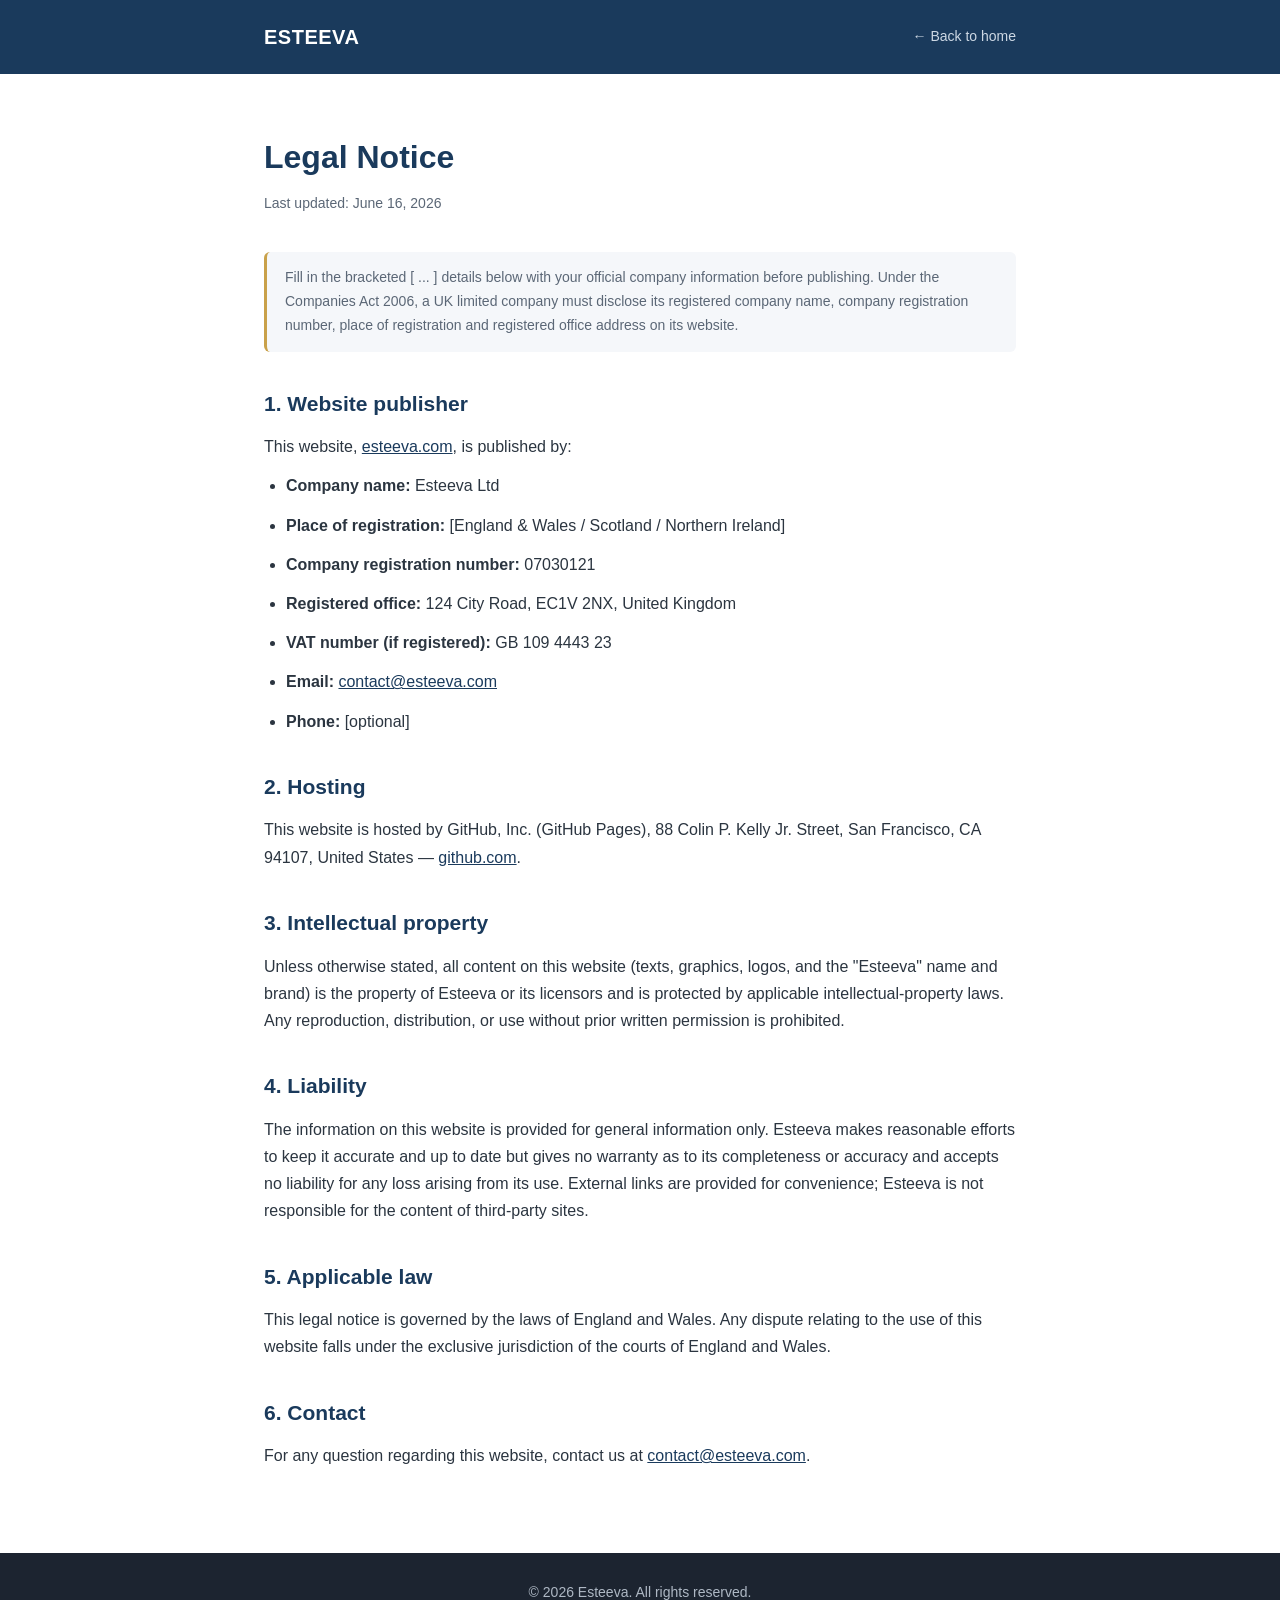
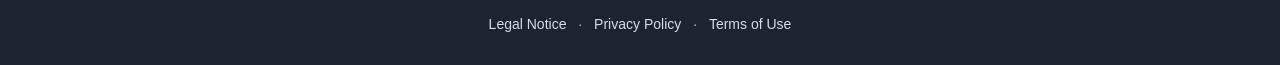
==== legal-notice.html @ 856a6832 "Initial Esteeva static site with legal pages" ====
<!DOCTYPE html>
<html lang="en">
<head>
  <meta charset="UTF-8" />
  <meta name="viewport" content="width=device-width, initial-scale=1.0" />
  <title>Legal Notice — Esteeva</title>
  <meta name="robots" content="index, follow" />
  <link rel="stylesheet" href="legal.css" />
  <link rel="icon" href="data:image/svg+xml,<svg xmlns='http://www.w3.org/2000/svg' viewBox='0 0 100 100'><text y='.9em' font-size='90'>E</text></svg>" />
</head>
<body>
  <header>
    <div class="wrap">
      <a href="index.html" class="logo">ESTEEVA</a>
      <a href="index.html" class="back">&larr; Back to home</a>
    </div>
  </header>

  <main>
    <div class="wrap">
      <h1>Legal Notice</h1>
      <p class="updated">Last updated: June 16, 2026</p>

      <div class="note">
        Fill in the bracketed [ ... ] details below with your official company
        information before publishing. Under the Companies Act 2006, a UK limited
        company must disclose its registered company name, company registration
        number, place of registration and registered office address on its website.
      </div>

      <h2>1. Website publisher</h2>
      <p>This website, <a href="https://esteeva.com">esteeva.com</a>, is published by:</p>
      <ul>
        <li><strong>Company name:</strong> Esteeva Ltd</li>
        <li><strong>Place of registration:</strong> [England &amp; Wales / Scotland / Northern Ireland]</li>
        <li><strong>Company registration number:</strong> 07030121</li>
        <li><strong>Registered office:</strong> 124 City Road, EC1V 2NX, United Kingdom</li>
        <li><strong>VAT number (if registered):</strong> GB 109 4443 23</li>
        <li><strong>Email:</strong> <a href="mailto:contact@esteeva.com">contact@esteeva.com</a></li>
        <li><strong>Phone:</strong> [optional]</li>
      </ul>

      <h2>2. Hosting</h2>
      <p>
        This website is hosted by GitHub, Inc. (GitHub Pages), 88 Colin P. Kelly Jr.
        Street, San Francisco, CA 94107, United States &mdash;
        <a href="https://github.com">github.com</a>.
      </p>

      <h2>3. Intellectual property</h2>
      <p>
        Unless otherwise stated, all content on this website (texts, graphics, logos,
        and the "Esteeva" name and brand) is the property of Esteeva or its licensors
        and is protected by applicable intellectual-property laws. Any reproduction,
        distribution, or use without prior written permission is prohibited.
      </p>

      <h2>4. Liability</h2>
      <p>
        The information on this website is provided for general information only.
        Esteeva makes reasonable efforts to keep it accurate and up to date but gives
        no warranty as to its completeness or accuracy and accepts no liability for any
        loss arising from its use. External links are provided for convenience; Esteeva
        is not responsible for the content of third-party sites.
      </p>

      <h2>5. Applicable law</h2>
      <p>
        This legal notice is governed by the laws of England and Wales. Any dispute
        relating to the use of this website falls under the exclusive jurisdiction of
        the courts of England and Wales.
      </p>

      <h2>6. Contact</h2>
      <p>
        For any question regarding this website, contact us at
        <a href="mailto:contact@esteeva.com">contact@esteeva.com</a>.
      </p>
    </div>
  </main>

  <footer>
    <div class="wrap">
      &copy; <span id="year"></span> Esteeva. All rights reserved.
      <div class="footer-links">
        <a href="legal-notice.html">Legal Notice</a> &middot;
        <a href="privacy.html">Privacy Policy</a> &middot;
        <a href="terms.html">Terms of Use</a>
      </div>
    </div>
  </footer>
  <script>document.getElementById('year').textContent = new Date().getFullYear();</script>
</body>
</html>
---- legal.css ----
/* Shared styles for Esteeva legal pages */
:root {
  --brand: #1a3a5c;
  --accent: #c9a14a;
  --ink: #1c2430;
  --muted: #5b6776;
  --bg: #ffffff;
  --max: 800px;
}
* { box-sizing: border-box; margin: 0; padding: 0; }
body {
  font-family: -apple-system, BlinkMacSystemFont, "Segoe UI", Roboto, Helvetica, Arial, sans-serif;
  color: var(--ink);
  background: var(--bg);
  line-height: 1.7;
  -webkit-font-smoothing: antialiased;
}
.wrap { max-width: var(--max); margin: 0 auto; padding: 0 24px; }

header {
  background: var(--brand);
  color: #fff;
  padding: 20px 0;
}
header .wrap { display: flex; align-items: center; justify-content: space-between; }
.logo { font-weight: 800; letter-spacing: 0.5px; font-size: 20px; color: #fff; text-decoration: none; }
header a.back { color: #cdd8e4; text-decoration: none; font-size: 14px; font-weight: 500; }
header a.back:hover { color: #fff; }

main { padding: 56px 0 72px; }
h1 { font-size: 32px; color: var(--brand); margin-bottom: 8px; }
.updated { color: var(--muted); font-size: 14px; margin-bottom: 36px; }
h2 { font-size: 21px; color: var(--brand); margin: 34px 0 12px; }
p, li { color: #2b3540; font-size: 16px; margin-bottom: 12px; }
ul { padding-left: 22px; margin-bottom: 12px; }
a { color: var(--brand); }
a:hover { color: var(--accent); }
.note {
  background: #f5f7fa; border-left: 3px solid var(--accent);
  padding: 14px 18px; border-radius: 6px; font-size: 14px; color: var(--muted);
  margin: 24px 0;
}

footer { background: var(--ink); color: #aeb8c4; text-align: center; padding: 28px 0; font-size: 14px; }
footer a { color: #d6dde5; text-decoration: none; }
footer a:hover { color: #fff; }
.footer-links { margin-top: 8px; }
.footer-links a { margin: 0 8px; }
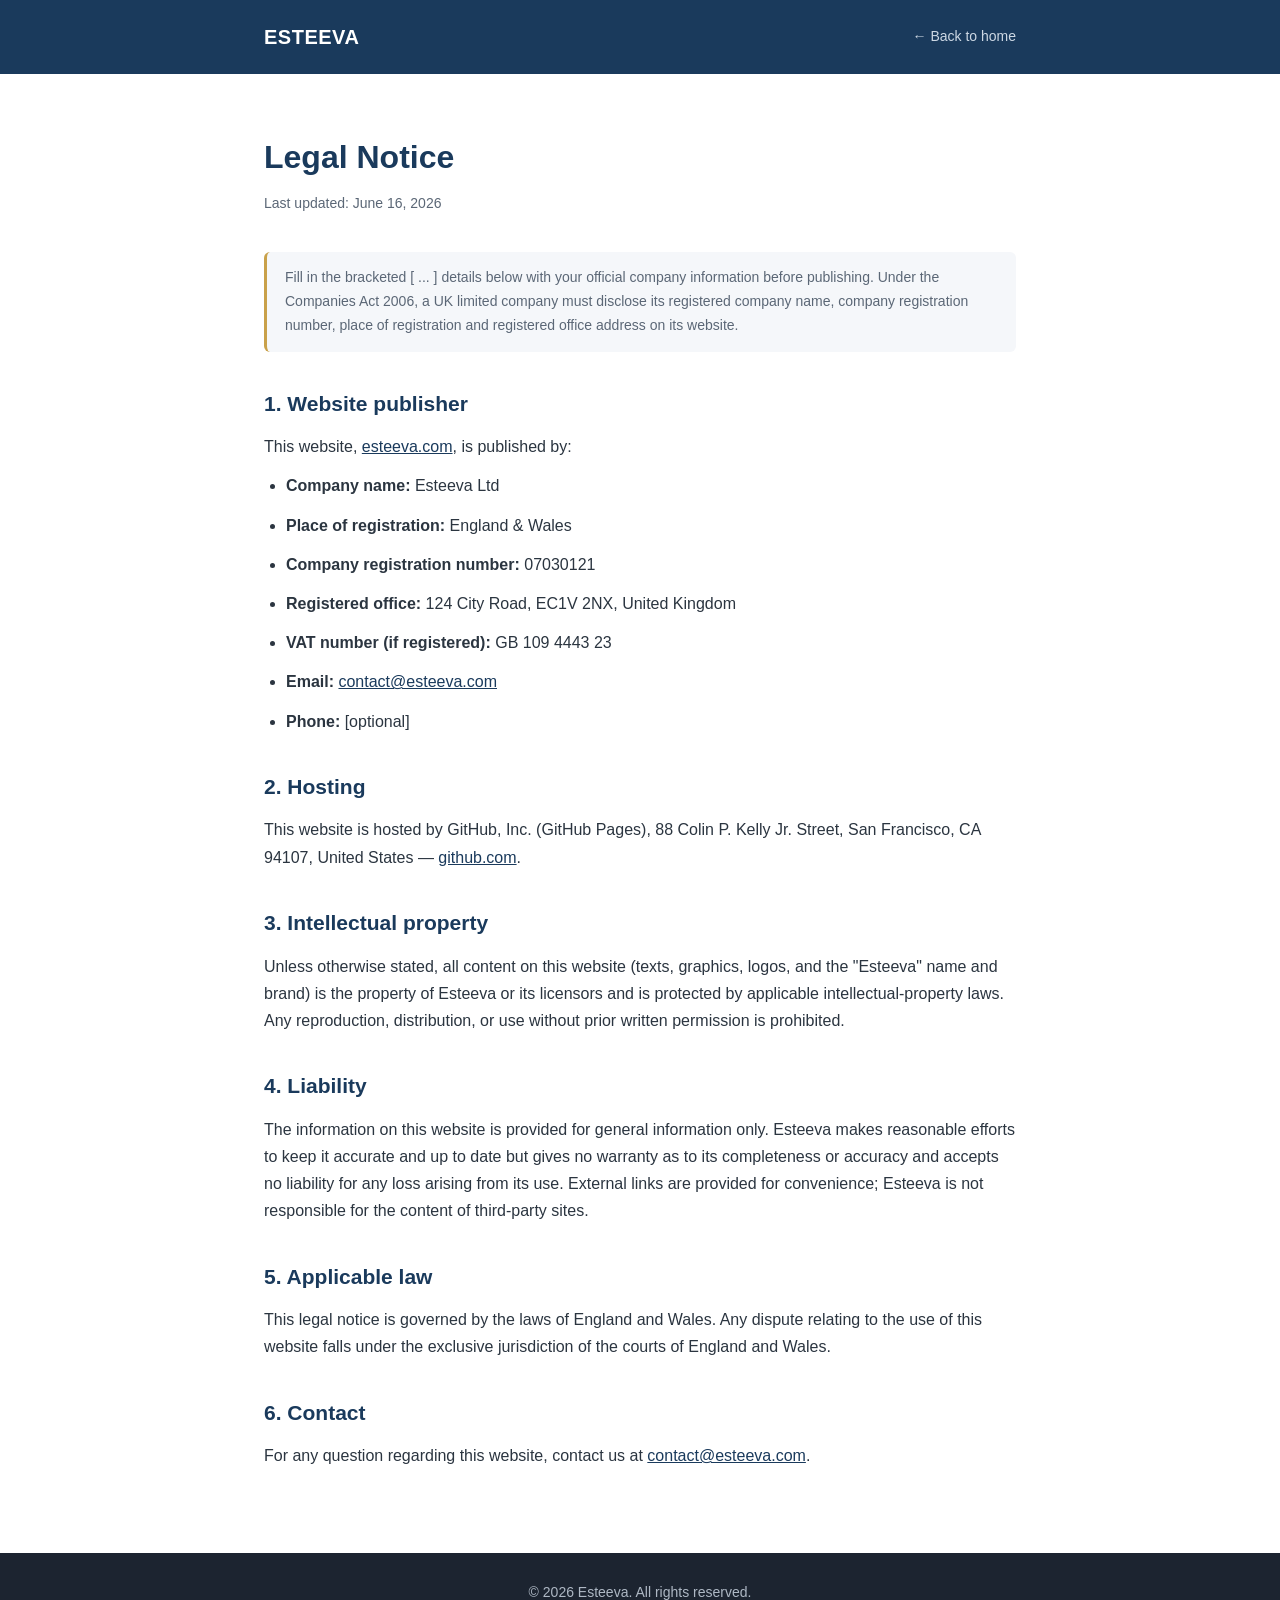
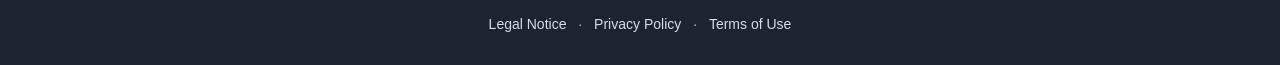
==== commit f6ea16f4: "Add contact form (Web3Forms); finalize England & Wales + date on legal pages" ====
--- a/legal-notice.html
+++ b/legal-notice.html
@@ -32,7 +32,7 @@
       <p>This website, <a href="https://esteeva.com">esteeva.com</a>, is published by:</p>
       <ul>
         <li><strong>Company name:</strong> Esteeva Ltd</li>
-        <li><strong>Place of registration:</strong> [England &amp; Wales / Scotland / Northern Ireland]</li>
+        <li><strong>Place of registration:</strong> England &amp; Wales</li>
         <li><strong>Company registration number:</strong> 07030121</li>
         <li><strong>Registered office:</strong> 124 City Road, EC1V 2NX, United Kingdom</li>
         <li><strong>VAT number (if registered):</strong> GB 109 4443 23</li>
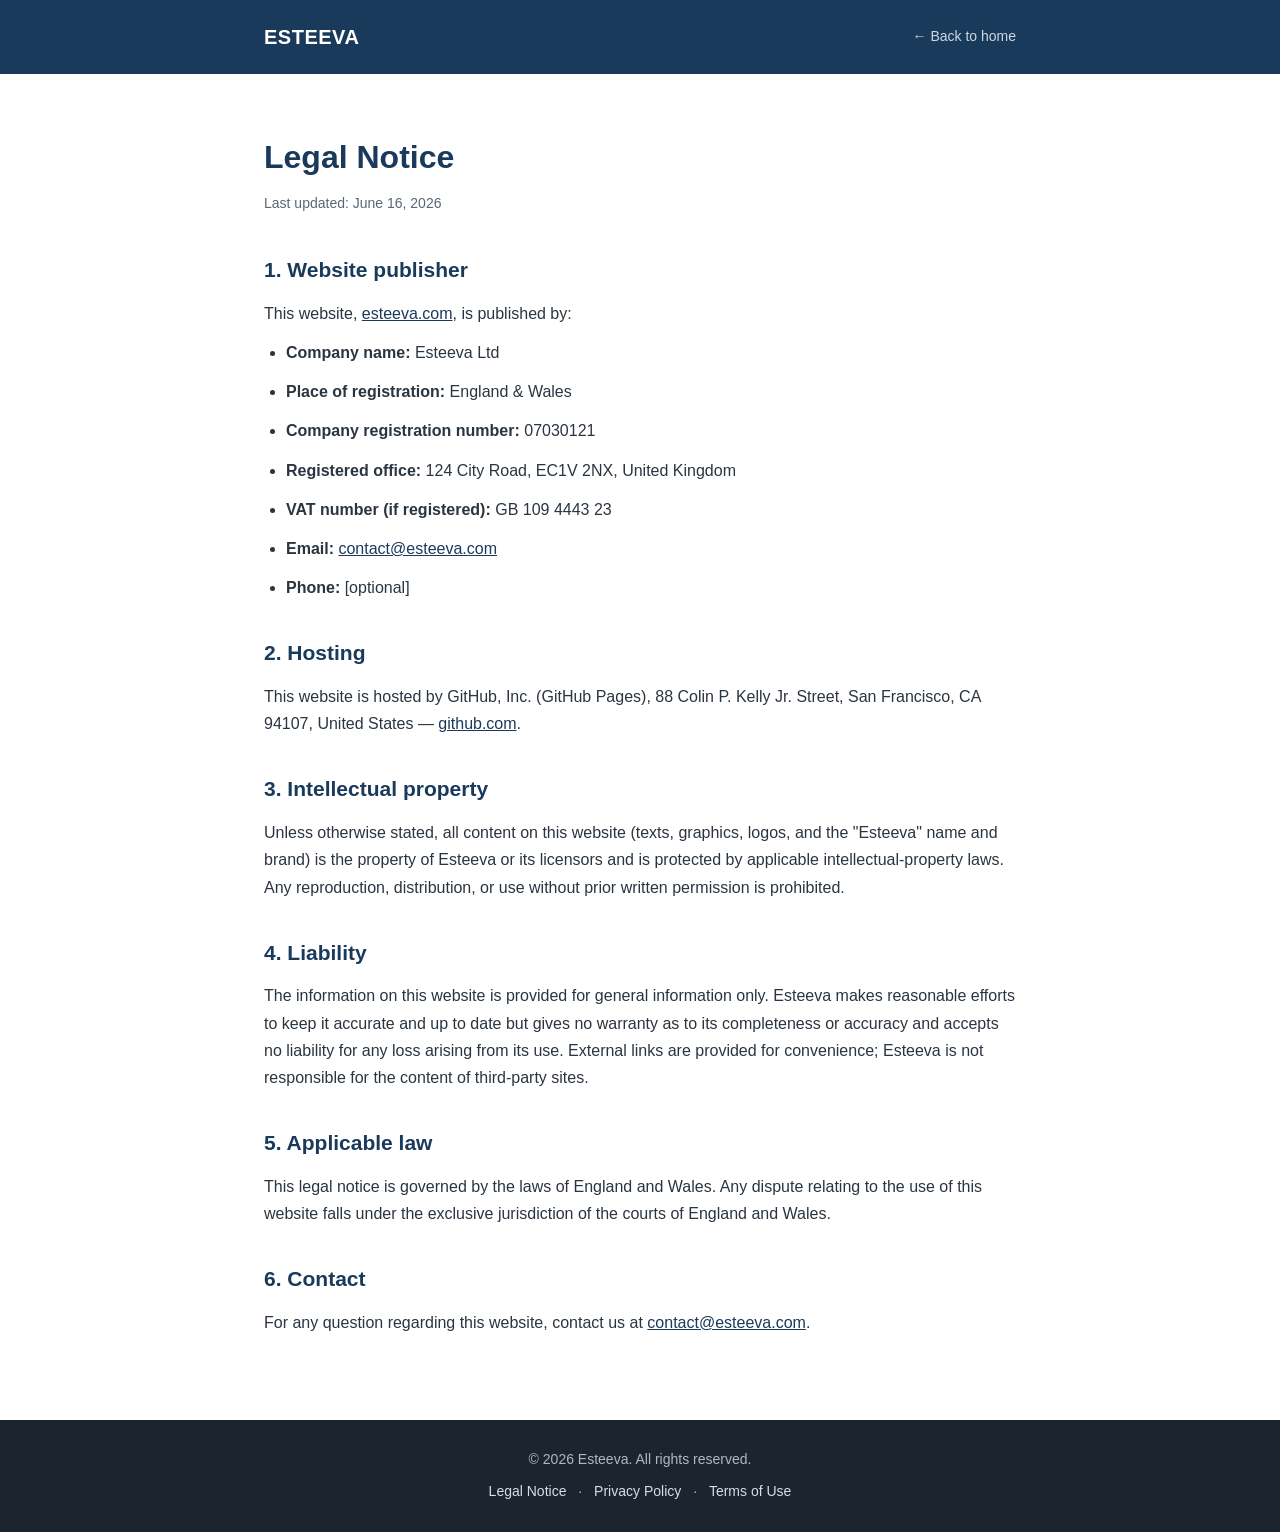
==== commit 39b51ab4: "Finalize legal pages: remove pre-publication editorial notes The legal notice, privacy policy and te" ====
--- a/legal-notice.html
+++ b/legal-notice.html
@@ -20,13 +20,6 @@
     <div class="wrap">
       <h1>Legal Notice</h1>
       <p class="updated">Last updated: June 16, 2026</p>
-
-      <div class="note">
-        Fill in the bracketed [ ... ] details below with your official company
-        information before publishing. Under the Companies Act 2006, a UK limited
-        company must disclose its registered company name, company registration
-        number, place of registration and registered office address on its website.
-      </div>
 
       <h2>1. Website publisher</h2>
       <p>This website, <a href="https://esteeva.com">esteeva.com</a>, is published by:</p>
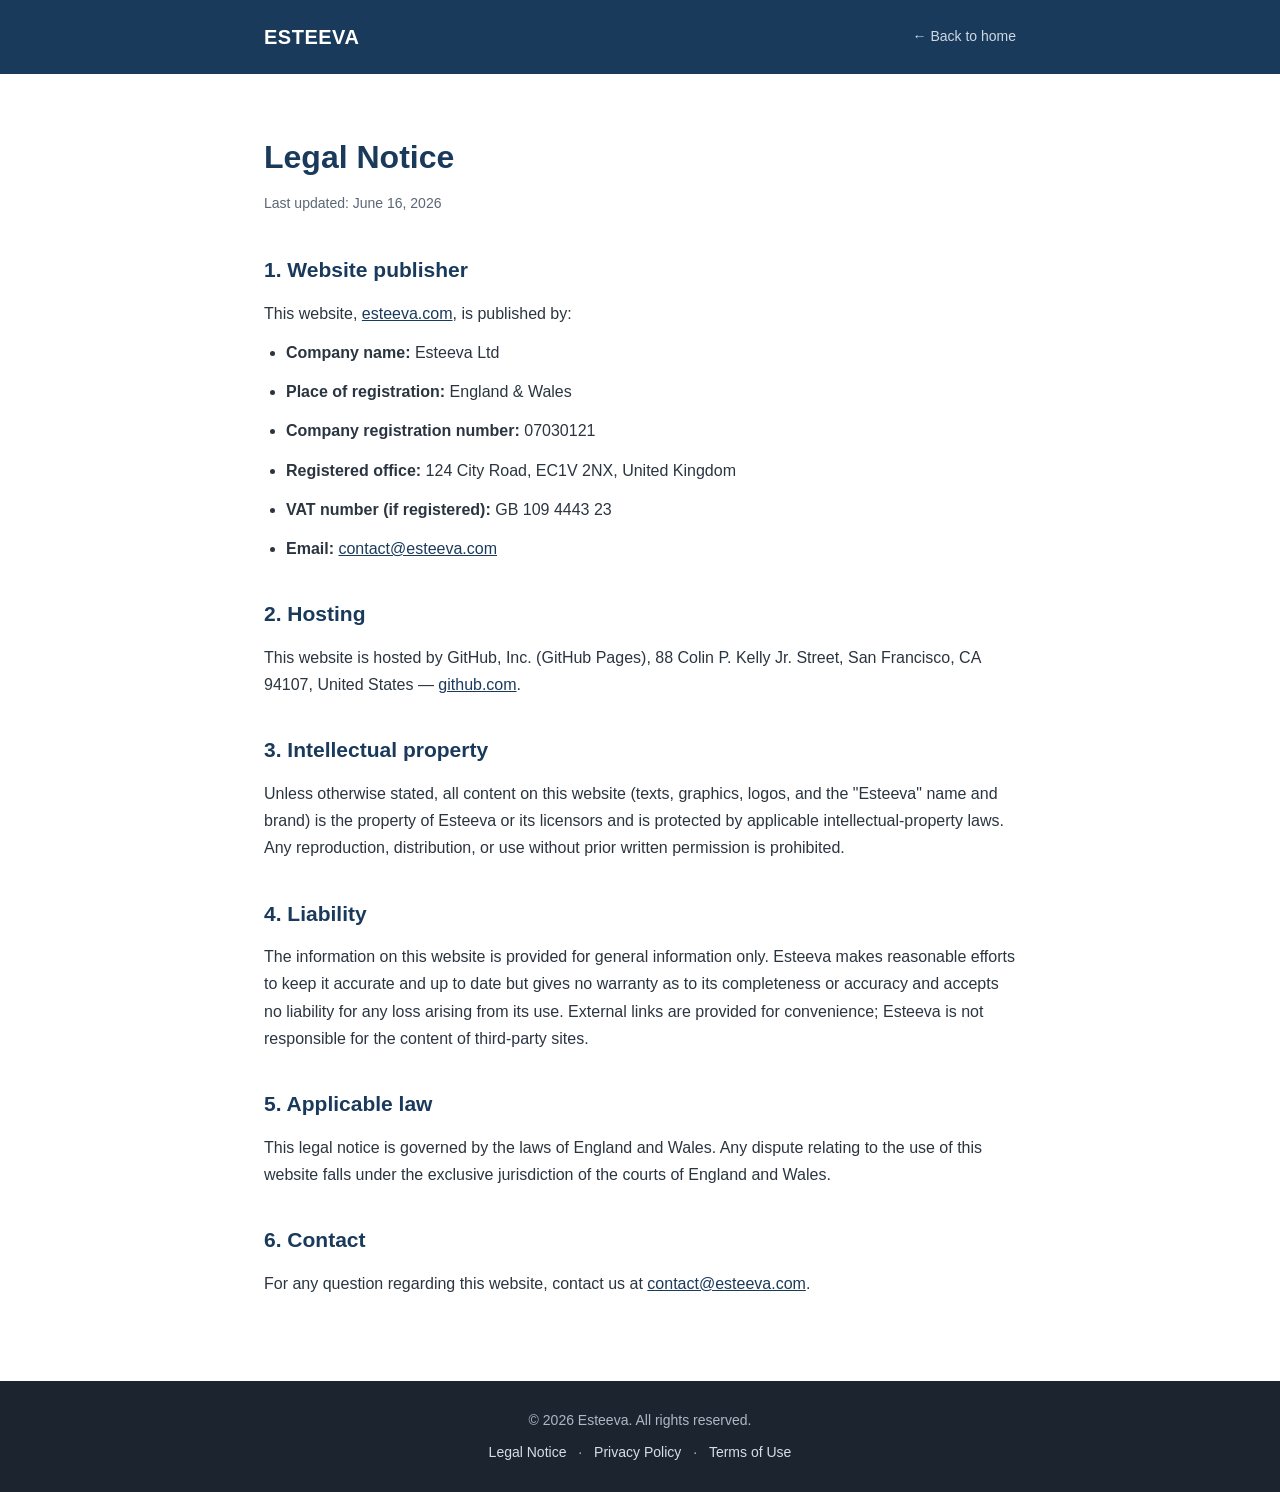
==== commit 466fcfea: "Remove unused optional Phone line from legal notice" ====
--- a/legal-notice.html
+++ b/legal-notice.html
@@ -30,7 +30,6 @@
         <li><strong>Registered office:</strong> 124 City Road, EC1V 2NX, United Kingdom</li>
         <li><strong>VAT number (if registered):</strong> GB 109 4443 23</li>
         <li><strong>Email:</strong> <a href="mailto:contact@esteeva.com">contact@esteeva.com</a></li>
-        <li><strong>Phone:</strong> [optional]</li>
       </ul>
 
       <h2>2. Hosting</h2>
